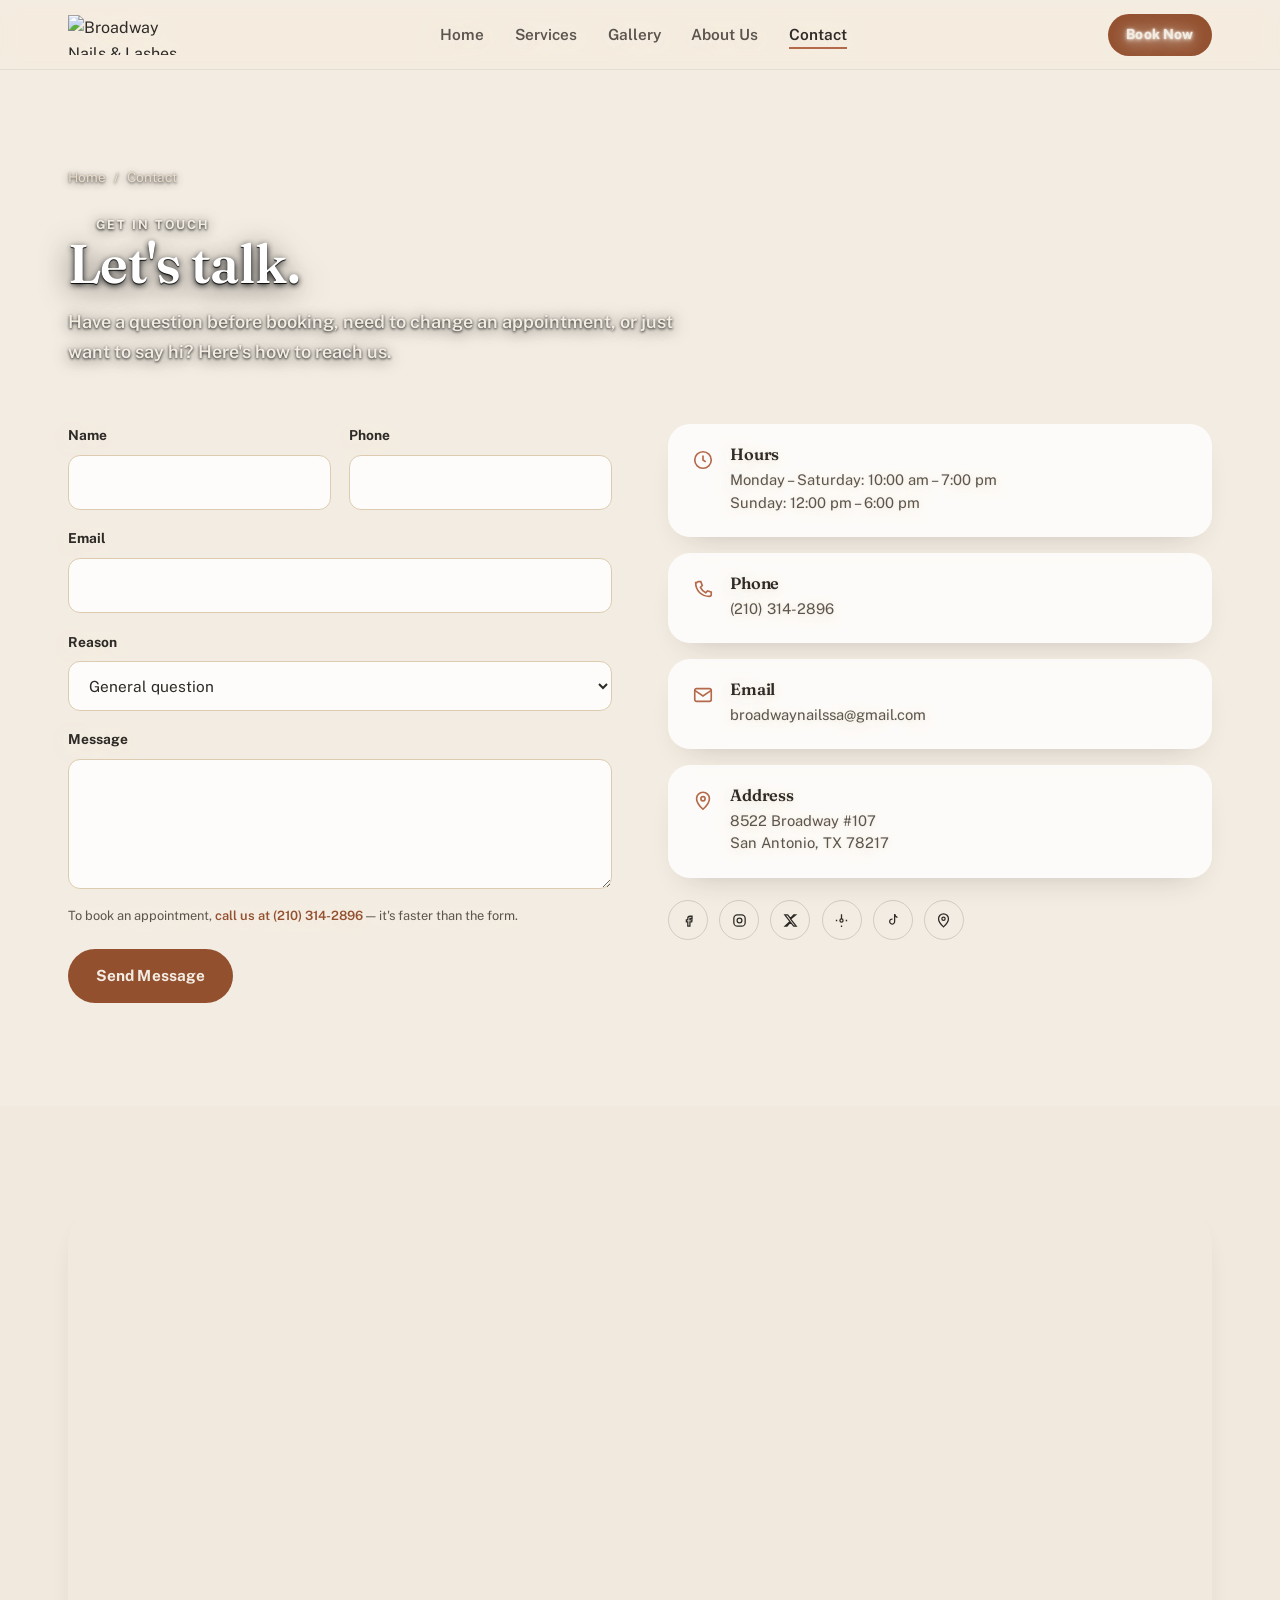
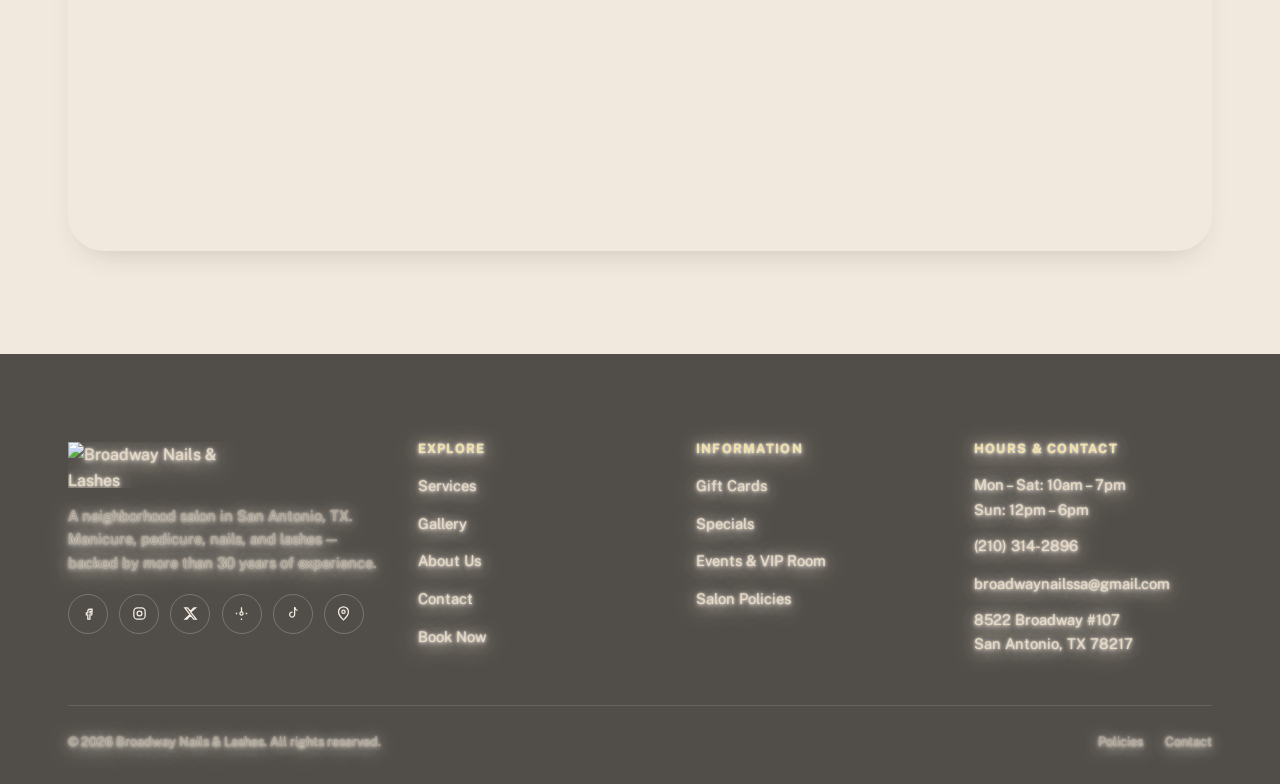
==== contacto.html @ 077be0fe "Add files via upload" ====
<!doctype html>
<html lang="en">
<head>
<meta charset="UTF-8">
<meta name="viewport" content="width=device-width, initial-scale=1">
<title>Contact — Broadway Nails & Lashes</title>
<meta name="description" content="Message us, call us, or visit us at 8522 Broadway #107, San Antonio, TX 78217. Hours, phone, map, and contact form for Broadway Nails & Lashes.">
<link rel="icon" href="favicon.ico" sizes="any">
<link rel="apple-touch-icon" href="assets/img/apple-touch-icon.png">
<link rel="preconnect" href="https://fonts.googleapis.com">
<link rel="preconnect" href="https://fonts.gstatic.com" crossorigin>
<link rel="stylesheet" href="https://fonts.googleapis.com/css2?family=Fraunces:ital,wght@0,400;0,500;0,600;0,700;1,400;1,500;1,600&family=Public+Sans:wght@400;500;600;700&display=swap">
<link rel="stylesheet" href="styles.css?v=20260830a">
<link rel="canonical" href="https://broadwaynailsandlashes.com/contacto.html">
<meta name="keywords" content="nail salon San Antonio contact, Broadway Nails and Lashes phone number, nail salon 78217 address">
<meta name="robots" content="index, follow, max-image-preview:large">
<meta name="theme-color" content="#B4694A">
<meta name="author" content="Broadway Nails & Lashes">

<!-- Open Graph -->
<meta property="og:type" content="website">
<meta property="og:site_name" content="Broadway Nails &amp; Lashes">
<meta property="og:title" content="Contact — Broadway Nails & Lashes">
<meta property="og:description" content="Message us, call us, or visit us at 8522 Broadway #107, San Antonio, TX 78217. Hours, phone, map, and contact form for Broadway Nails & Lashes.">
<meta property="og:url" content="https://broadwaynailsandlashes.com/contacto.html">
<meta property="og:image" content="https://broadwaynailsandlashes.com/assets/img/reception-desk.webp">
<meta property="og:image:width" content="1200">
<meta property="og:image:alt" content="Broadway Nails &amp; Lashes — San Antonio, TX">
<meta property="og:locale" content="en_US">

<!-- Twitter Card -->
<meta name="twitter:card" content="summary_large_image">
<meta name="twitter:title" content="Contact — Broadway Nails & Lashes">
<meta name="twitter:description" content="Message us, call us, or visit us at 8522 Broadway #107, San Antonio, TX 78217. Hours, phone, map, and contact form for Broadway Nails & Lashes.">
<meta name="twitter:image" content="https://broadwaynailsandlashes.com/assets/img/reception-desk.webp">
<meta name="twitter:site" content="@broadwaynailssa">

<!-- Google Search Console verification — replace with your real code from search.google.com/search-console -->
<!-- <meta name="google-site-verification" content="REPLACE_WITH_YOUR_GSC_CODE"> -->

<!-- Google Analytics (GA4) — replace G-XXXXXXXXXX with your real Measurement ID -->
<!--
<script async src="https://www.googletagmanager.com/gtag/js?id=G-XXXXXXXXXX"></script>
<script>
  window.dataLayer = window.dataLayer || [];
  function gtag(){dataLayer.push(arguments);}
  gtag('js', new Date());
  gtag('config', 'G-XXXXXXXXXX');
</script>
-->

<script type="application/ld+json">
{
  "@context": "https://schema.org",
  "@type": "NailSalon",
  "@id": "https://broadwaynailsandlashes.com/#business",
  "name": "Broadway Nails & Lashes",
  "alternateName": "Broadway Nails and Lashes",
  "description": "Family-run nail salon in San Antonio, TX offering manicure, pedicure, nail extensions, lash & brow services, waxing, and hair styling. Founded by Linda, with more than 30 years of experience. Winner of BNS Best in Business \u2014 Nail Salon, North San Antonio, 2024 & 2025.",
  "image": [
    "https://broadwaynailsandlashes.com/assets/img/hero-salon-wide.webp",
    "https://broadwaynailsandlashes.com/assets/img/interior-salon-warm.webp"
  ],
  "logo": "https://broadwaynailsandlashes.com/assets/img/logo-full.webp",
  "url": "https://broadwaynailsandlashes.com/",
  "telephone": "+1-210-314-2896",
  "email": "broadwaynailssa@gmail.com",
  "priceRange": "$$",
  "currenciesAccepted": "USD",
  "paymentAccepted": "Cash, Credit Card, Debit Card",
  "address": {
    "@type": "PostalAddress",
    "streetAddress": "8522 Broadway #107",
    "addressLocality": "San Antonio",
    "addressRegion": "TX",
    "postalCode": "78217",
    "addressCountry": "US"
  },
  "geo": {
    "@type": "GeoCoordinates",
    "latitude": 29.5178,
    "longitude": -98.4624
  },
  "hasMap": "https://www.google.com/maps/place/Broadway+Nails+%26+Lashes/@29.5178036,-98.4625501,15z/data=!4m6!3m5!1s0x865cf52f52014299:0xa1b88b4aef656ddc!8m2!3d29.5178036!4d-98.4625501!16s%2Fg%2F11f765j8qv?entry=ttu",
  "openingHoursSpecification": [
    {
      "@type": "OpeningHoursSpecification",
      "dayOfWeek": ["Monday", "Tuesday", "Wednesday", "Thursday", "Friday", "Saturday"],
      "opens": "10:00",
      "closes": "19:00"
    },
    {
      "@type": "OpeningHoursSpecification",
      "dayOfWeek": ["Sunday"],
      "opens": "12:00",
      "closes": "18:00"
    }
  ],
  "sameAs": [
    "https://www.facebook.com/BroadwayNailsAndLashes/",
    "https://www.instagram.com/broadwaynailsandlashes/",
    "https://x.com/broadwaynailssa",
    "https://www.yelp.com/biz/broadway-nails-and-lashes-san-antonio-2",
    "https://www.tiktok.com/@broadway.nailslash"
  ],
  "award": "BNS Best in Business \u2014 Nail Salon, North San Antonio, Texas (2024 & 2025)",
  "founder": {
    "@type": "Person",
    "name": "Linda"
  },
  "areaServed": {
    "@type": "City",
    "name": "San Antonio"
  },
  "hasOfferCatalog": {
    "@type": "OfferCatalog",
    "name": "Services",
    "itemListElement": [
      { "@type": "Offer", "itemOffered": { "@type": "Service", "name": "Manicure" }, "priceRange": "$18\u2013$70" },
      { "@type": "Offer", "itemOffered": { "@type": "Service", "name": "Pedicure" }, "priceRange": "$30\u2013$120" },
      { "@type": "Offer", "itemOffered": { "@type": "Service", "name": "Nail Extensions (Acrylic, Dip, GelX, Builder Gel)" }, "priceRange": "$48\u2013$85" },
      { "@type": "Offer", "itemOffered": { "@type": "Service", "name": "Eyelash Extensions" }, "priceRange": "$65\u2013$160" },
      { "@type": "Offer", "itemOffered": { "@type": "Service", "name": "Brows & Waxing" }, "priceRange": "$8\u2013$110" },
      { "@type": "Offer", "itemOffered": { "@type": "Service", "name": "Hair Styling" }, "priceRange": "$40+" }
    ]
  }
}
</script>
<script type="application/ld+json">
{
  "@context": "https://schema.org",
  "@type": "BreadcrumbList",
  "itemListElement": [
    {
      "@type": "ListItem",
      "position": 1,
      "name": "Home",
      "item": "https://broadwaynailsandlashes.com/"
    },
    {
      "@type": "ListItem",
      "position": 2,
      "name": "Contact",
      "item": "https://broadwaynailsandlashes.com/contacto.html"
    }
  ]
}
</script>
</head>
<body>
<a class="skip-link" href="#contenido">Skip to content</a>

<div class="site-video-bg" aria-hidden="true">
  <video autoplay muted loop playsinline webkit-playsinline preload="auto">
    <source src="assets/video/hero-bg-nail-art.mp4" type="video/mp4">
  </video>
</div>

<header class="site-header">
  <div class="container header-inner">
    <a class="brand" href="index.html" aria-label="Broadway Nails & Lashes — home">
      <img src="assets/img/logo-header.webp" alt="Broadway Nails & Lashes" width="220" height="79">
    </a>
    <nav class="main-nav" aria-label="Main navigation">
      <ul>
        <li><a href="index.html">Home</a></li>
        <li><a href="servicios.html">Services</a></li>
        <li><a href="galeria.html">Gallery</a></li>
        <li><a href="nosotros.html">About Us</a></li>
        <li><a href="contacto.html" aria-current="page">Contact</a></li>
      </ul>
    </nav>
    <div class="header-cta">
      <a class="btn btn-primary btn-sm" href="https://www.fresha.com/a/broadway-nails-and-lashes-san-antonio-8522-broadway-qn6suuja/all-offer?menu=true&amp;pId=954452" target="_blank" rel="noopener">
        <span class="full">Book Now</span><span class="short">Book</span>
      </a>
      <button class="nav-toggle" aria-label="Open menu" aria-expanded="false">
        <svg viewBox="0 0 24 24" fill="none" stroke="currentColor" stroke-width="1.8"><path d="M3 6h18M3 12h18M3 18h18"/></svg>
      </button>
    </div>
  </div>
</header>

<div class="mobile-nav">
  <nav aria-label="Mobile navigation">
    <ul>
      <li><a href="index.html">Home</a></li>
      <li><a href="servicios.html">Services</a></li>
      <li><a href="galeria.html">Gallery</a></li>
      <li><a href="nosotros.html">About Us</a></li>
      <li><a href="contacto.html">Contact</a></li>
    </ul>
    <div class="header-cta">
      <a class="btn btn-primary" href="https://www.fresha.com/a/broadway-nails-and-lashes-san-antonio-8522-broadway-qn6suuja/all-offer?menu=true&amp;pId=954452" target="_blank" rel="noopener">Book Now</a>
    </div>
  </nav>
</div>

<main id="contenido">

  <section class="section" style="padding-top:clamp(3.5rem,8vw,6rem);">
    <div class="container">
      <div class="section-head reveal">
        <div class="breadcrumb"><a href="index.html">Home</a><span>/</span><span>Contact</span></div>
        <span class="eyebrow">Get in Touch</span>
        <h1 class="h1" style="font-size:clamp(2.2rem,4.6vw,3.4rem);">Let's talk.</h1>
        <p class="body-l" style="margin-top:.8rem;">Have a question before booking, need to change an appointment, or just want to say hi? Here's how to reach us.</p>
      </div>

      <div class="split-block reveal" style="align-items:start;">
        <div class="contact-form-wrap">
          <form data-contact-form novalidate action="https://formspree.io/f/xjgndogp" method="POST">
            <input type="hidden" name="_subject" value="New message from broadwaynailsandlashes.com">
            <input type="text" name="_gotcha" style="display:none" tabindex="-1" autocomplete="off">
            <div class="form-grid cols-2">
              <div class="field">
                <label for="nombre">Name</label>
                <input type="text" id="nombre" name="nombre" required autocomplete="name">
              </div>
              <div class="field">
                <label for="telefono">Phone</label>
                <input type="tel" id="telefono" name="telefono" autocomplete="tel">
              </div>
              <div class="field" style="grid-column:1/-1;">
                <label for="email">Email</label>
                <input type="email" id="email" name="email" required autocomplete="email">
              </div>
              <div class="field" style="grid-column:1/-1;">
                <label for="motivo">Reason</label>
                <select id="motivo" name="motivo">
                  <option>General question</option>
                  <option>Change / cancel appointment</option>
                  <option>Gift card</option>
                  <option>Private event / VIP Room</option>
                  <option>Other</option>
                </select>
              </div>
              <div class="field" style="grid-column:1/-1;">
                <label for="mensaje">Message</label>
                <textarea id="mensaje" name="mensaje" required></textarea>
              </div>
            </div>
            <p class="field-note" style="margin-top:1rem;">To book an appointment, <a href="tel:+12103142896" style="color:var(--terracota-dark); font-weight:600;">call us at (210) 314-2896</a> — it's faster than the form.</p>
            <button type="submit" class="btn btn-primary" style="margin-top:1.4rem;">Send Message</button>
            <div class="form-status" role="status" aria-live="polite"></div>
          </form>
          <div class="form-success" hidden>
            <div class="form-success__icon" aria-hidden="true">
              <svg viewBox="0 0 24 24" fill="none" stroke="currentColor" stroke-width="2"><path d="M20 6L9 17l-5-5"/></svg>
            </div>
            <h3>Message sent</h3>
            <p>Thanks for reaching out — we'll get back to you soon.</p>
          </div>
        </div>

        <div style="display:flex; flex-direction:column; gap:1rem;">
          <div class="info-card">
            <svg viewBox="0 0 24 24" fill="none" stroke="currentColor" stroke-width="1.8"><circle cx="12" cy="12" r="9"/><path d="M12 7v5l3 2"/></svg>
            <div>
              <h3>Hours</h3>
              <p>Monday – Saturday: 10:00 am – 7:00 pm<br>Sunday: 12:00 pm – 6:00 pm</p>
            </div>
          </div>
          <div class="info-card">
            <svg viewBox="0 0 24 24" fill="none" stroke="currentColor" stroke-width="1.8"><path d="M4 5c0 8.8 6.2 15 15 15 1.1 0 2-.9 2-2v-2.6l-4-1.4-2 2c-2.6-1.2-4.6-3.2-5.8-5.8l2-2L9.6 4H7C5.9 4 5 4.9 5 5c0 0-1 0-1 0z"/></svg>
            <div>
              <h3>Phone</h3>
              <p><a href="tel:+12103142896">(210) 314-2896</a></p>
            </div>
          </div>
          <div class="info-card">
            <svg viewBox="0 0 24 24" fill="none" stroke="currentColor" stroke-width="1.8"><rect x="3" y="5" width="18" height="14" rx="2"/><path d="M3 7l9 6 9-6"/></svg>
            <div>
              <h3>Email</h3>
              <p><a href="mailto:broadwaynailssa@gmail.com">broadwaynailssa@gmail.com</a></p>
            </div>
          </div>
          <div class="info-card">
            <svg viewBox="0 0 24 24" fill="none" stroke="currentColor" stroke-width="1.8"><path d="M12 21s7-6.3 7-11.5A7 7 0 105 9.5C5 14.7 12 21 12 21z"/><circle cx="12" cy="9.5" r="2.3"/></svg>
            <div>
              <h3>Address</h3>
              <p>8522 Broadway #107<br>San Antonio, TX 78217</p>
            </div>
          </div>
          <div class="social-row" style="margin-top:.4rem;">
            <a href="https://www.facebook.com/BroadwayNailsAndLashes/" target="_blank" rel="noopener" aria-label="Facebook"><svg viewBox="0 0 24 24" fill="none" stroke="currentColor" stroke-width="1.8"><path d="M14 9h3V6h-3c-1.7 0-3 1.3-3 3v2H9v3h2v6h3v-6h2.5l.5-3H14V9z"/></svg></a>
            <a href="https://www.instagram.com/broadwaynailsandlashes/" target="_blank" rel="noopener" aria-label="Instagram"><svg viewBox="0 0 24 24" fill="none" stroke="currentColor" stroke-width="1.8"><rect x="4" y="4" width="16" height="16" rx="5"/><circle cx="12" cy="12" r="3.4"/></svg></a>
            <a href="https://x.com/broadwaynailssa" target="_blank" rel="noopener" aria-label="Twitter / X"><svg viewBox="0 0 24 24" fill="none" stroke="currentColor" stroke-width="1.8"><path d="M4 4l7.4 9.5L4.4 20H7l5-5.6L16.5 20H20l-7.8-10L19.2 4H16.6l-4.6 5.1L8 4H4z"/></svg></a>
            <a href="https://www.yelp.com/biz/broadway-nails-and-lashes-san-antonio-2" target="_blank" rel="noopener" aria-label="Yelp"><svg viewBox="0 0 24 24" fill="none" stroke="currentColor" stroke-width="1.8"><circle cx="12" cy="12" r="2.2"/><path d="M12 3v7M12 21v-2M6 12H4M20 12h-2"/></svg></a>
            <a href="https://www.tiktok.com/@broadway.nailslash" target="_blank" rel="noopener" aria-label="TikTok"><svg viewBox="0 0 24 24" fill="none" stroke="currentColor" stroke-width="1.8"><path d="M15 3v10.5a3.5 3.5 0 11-3-3.46"/><path d="M15 3c.3 2.4 2 4.2 4 4.5"/></svg></a>
            <a href="https://www.google.com/maps/place/Broadway+Nails+%26+Lashes/@29.5178036,-98.4625501,15z/data=!4m6!3m5!1s0x865cf52f52014299:0xa1b88b4aef656ddc!8m2!3d29.5178036!4d-98.4625501!16s%2Fg%2F11f765j8qv?entry=ttu" target="_blank" rel="noopener" aria-label="Google Maps"><svg viewBox="0 0 24 24" fill="none" stroke="currentColor" stroke-width="1.8"><path d="M12 21s7-6.3 7-11.5A7 7 0 105 9.5C5 14.7 12 21 12 21z"/><circle cx="12" cy="9.5" r="2.3"/></svg></a>
          </div>
        </div>
      </div>
    </div>
  </section>

  <section class="section section--alt">
    <div class="container reveal">
      <div class="map-embed">
        <iframe src="https://www.google.com/maps?q=8522+Broadway+%23107,+San+Antonio,+TX+78217&output=embed" title="Map showing the location of Broadway Nails &amp; Lashes" loading="lazy" referrerpolicy="no-referrer-when-downgrade"></iframe>
      </div>
    </div>
  </section>

</main>

<footer class="site-footer">
  <div class="container">
    <div class="footer-top">
      <div class="footer-brand">
        <img src="assets/img/logo-full-cream.webp" alt="Broadway Nails & Lashes" width="200" height="93">
        <p>A neighborhood salon in San Antonio, TX. Manicure, pedicure, nails, and lashes — backed by more than 30 years of experience.</p>
        <div class="social-row social-row--dark" style="margin-top:1.2rem;">
          <a href="https://www.facebook.com/BroadwayNailsAndLashes/" target="_blank" rel="noopener" aria-label="Facebook"><svg viewBox="0 0 24 24" fill="none" stroke="currentColor" stroke-width="1.8"><path d="M14 9h3V6h-3c-1.7 0-3 1.3-3 3v2H9v3h2v6h3v-6h2.5l.5-3H14V9z"/></svg></a>
          <a href="https://www.instagram.com/broadwaynailsandlashes/" target="_blank" rel="noopener" aria-label="Instagram"><svg viewBox="0 0 24 24" fill="none" stroke="currentColor" stroke-width="1.8"><rect x="4" y="4" width="16" height="16" rx="5"/><circle cx="12" cy="12" r="3.4"/></svg></a>
          <a href="https://x.com/broadwaynailssa" target="_blank" rel="noopener" aria-label="Twitter / X"><svg viewBox="0 0 24 24" fill="none" stroke="currentColor" stroke-width="1.8"><path d="M4 4l7.4 9.5L4.4 20H7l5-5.6L16.5 20H20l-7.8-10L19.2 4H16.6l-4.6 5.1L8 4H4z"/></svg></a>
          <a href="https://www.yelp.com/biz/broadway-nails-and-lashes-san-antonio-2" target="_blank" rel="noopener" aria-label="Yelp"><svg viewBox="0 0 24 24" fill="none" stroke="currentColor" stroke-width="1.8"><circle cx="12" cy="12" r="2.2"/><path d="M12 3v7M12 21v-2M6 12H4M20 12h-2"/></svg></a>
          <a href="https://www.tiktok.com/@broadway.nailslash" target="_blank" rel="noopener" aria-label="TikTok"><svg viewBox="0 0 24 24" fill="none" stroke="currentColor" stroke-width="1.8"><path d="M15 3v10.5a3.5 3.5 0 11-3-3.46"/><path d="M15 3c.3 2.4 2 4.2 4 4.5"/></svg></a>
          <a href="https://www.google.com/maps/place/Broadway+Nails+%26+Lashes/@29.5178036,-98.4625501,15z/data=!4m6!3m5!1s0x865cf52f52014299:0xa1b88b4aef656ddc!8m2!3d29.5178036!4d-98.4625501!16s%2Fg%2F11f765j8qv?entry=ttu" target="_blank" rel="noopener" aria-label="Google Maps"><svg viewBox="0 0 24 24" fill="none" stroke="currentColor" stroke-width="1.8"><path d="M12 21s7-6.3 7-11.5A7 7 0 105 9.5C5 14.7 12 21 12 21z"/><circle cx="12" cy="9.5" r="2.3"/></svg></a>
        </div>
      </div>
      <div class="footer-col">
        <h4>Explore</h4>
        <ul>
          <li><a href="servicios.html">Services</a></li>
          <li><a href="galeria.html">Gallery</a></li>
          <li><a href="nosotros.html">About Us</a></li>
          <li><a href="contacto.html">Contact</a></li>
          <li><a href="https://www.fresha.com/a/broadway-nails-and-lashes-san-antonio-8522-broadway-qn6suuja/all-offer?menu=true&amp;pId=954452" target="_blank" rel="noopener">Book Now</a></li>
        </ul>
      </div>
      <div class="footer-col">
        <h4>Information</h4>
        <ul>
          <li><a href="gift-card.html">Gift Cards</a></li>
          <li><a href="specials.html">Specials</a></li>
          <li><a href="events.html">Events &amp; VIP Room</a></li>
          <li><a href="policies.html">Salon Policies</a></li>
        </ul>
      </div>
      <div class="footer-col">
        <h4>Hours &amp; Contact</h4>
        <ul>
          <li><p>Mon – Sat: 10am – 7pm<br>Sun: 12pm – 6pm</p></li>
          <li><a href="tel:+12103142896">(210) 314-2896</a></li>
          <li><a href="mailto:broadwaynailssa@gmail.com">broadwaynailssa@gmail.com</a></li>
          <li><p>8522 Broadway #107<br>San Antonio, TX 78217</p></li>
        </ul>
      </div>
    </div>
    <div class="footer-bottom">
      <p>© 2026 Broadway Nails &amp; Lashes. All rights reserved.</p>
      <div class="footer-bottom-links">
        <a href="policies.html">Policies</a>
        <a href="contacto.html">Contact</a>
      </div>
    </div>
  </div>
</footer>

<script defer src="lib/manifest.js"></script>
<script defer src="main.js?v=20260830a"></script>
</body>
</html>
---- styles.css ----
/* =============================================================
   BROADWAY NAILS & LASHES — Sistema de diseño
   Concepto: "tu pausa, en Broadway" — barrio, cálido, familiar.
   Paleta: Terracota / Crema / Salvia / Carbón / Oro (exclusivo premio)
   ============================================================= */

/* =============================================================
   1. Tokens
   ============================================================= */
:root {
  /* --- Color de marca (del brief, no negociable) --- */
  --terracota:       #B4694A;
  --terracota-dark:  #93502F;
  --terracota-deep:  #7C4225; /* fondos sólidos con texto crema — cumple WCAG AA 4.5:1 */
  --terracota-light: #E3B49F;
  --terracota-wash:  #F5E4DA;

  --crema:      #F3ECE2;
  --crema-dark: #E7D9C4;
  --crema-deep: #DCCBAF;

  --salvia:       #7A8B6F;
  --salvia-dark:  #5B6A52;
  --salvia-light: #CBD5C0;
  --salvia-wash:  #E8ECE2;

  --carbon:      #2E2A26;
  --carbon-soft: #5B554D;
  --carbon-faint:#A89F90; /* ajustado para 4.5:1 sobre --carbon (WCAG AA) */

  --oro:       #C9A227;  /* EXCLUSIVO: badge premio 2024/2025 */
  --oro-light: #F1E1A6;
  --oro-deep:  #8C6E16;

  --white: #FFFFFF;

  /* --- Semántica --- */
  --bg:          var(--crema);
  --bg-alt:      var(--crema-dark);
  --text:        var(--carbon);
  --text-soft:   var(--carbon-soft);
  --accent:      var(--terracota);
  --accent-2:    var(--salvia);

  /* --- Tipografía --- */
  --display: "Fraunces", "Iowan Old Style", Georgia, serif;
  --sans: "Public Sans", -apple-system, BlinkMacSystemFont, "Segoe UI", sans-serif;

  /* --- Forma --- */
  --radius-s: 12px;
  --radius-m: 22px;
  --radius-l: 36px;
  --radius-pill: 999px;

  /* --- Sombra --- */
  --shadow-soft: 0 24px 60px -34px rgba(46, 42, 38, .38);
  --shadow-card: 0 14px 32px -20px rgba(46, 42, 38, .30);
  --shadow-lift: 0 30px 70px -28px rgba(147, 80, 47, .35);

  /* --- Ritmo --- */
  --gutter: clamp(1.25rem, 4vw, 3rem);
  --section-pad: clamp(3.5rem, 8vw, 7.5rem);
  --container: 1240px;
  --container-narrow: 800px;

  /* --- Movimiento --- */
  --ease-out:  cubic-bezier(0.16, 1, 0.3, 1);
  --ease-soft: cubic-bezier(0.25, 0.46, 0.45, 0.94);
  --dur: .5s;
}

/* =============================================================
   2. Reset & base
   ============================================================= */
*, *::before, *::after { box-sizing: border-box; margin: 0; }
html {
  -webkit-text-size-adjust: 100%;
  tab-size: 2;
  overflow-x: clip;
  scroll-behavior: smooth;
  scroll-padding-top: 96px;
}
@media (prefers-reduced-motion: reduce) { html { scroll-behavior: auto; } }

body {
  background: var(--bg);
  color: var(--text);
  font-family: var(--sans);
  font-size: 16px;
  line-height: 1.65;
  -webkit-font-smoothing: antialiased;
  text-rendering: optimizeLegibility;
  overflow-x: clip;
  overscroll-behavior-y: none;
  /* Halo claro para que el texto siga leyéndose bien sobre el video de fondo,
     sin necesitar un velo pesado que le quite nitidez al video. Inofensivo
     sobre tarjetas/botones opacos — ahí es casi imperceptible. */
  text-shadow: 0 0 2px rgba(243,236,226,1), 0 1px 4px rgba(243,236,226,.98), 0 2px 14px rgba(243,236,226,.95), 0 4px 32px rgba(243,236,226,.9);
}

img, svg, video { display: block; max-width: 100%; }
img { height: auto; }
button { font: inherit; color: inherit; cursor: pointer; border: 0; background: none; }
a { color: inherit; text-decoration: none; }
ul, ol { list-style: none; padding: 0; }
p { text-wrap: pretty; }
h1, h2, h3, h4 { text-wrap: balance; line-height: 1.08; font-family: var(--display); font-weight: 600; color: var(--carbon); letter-spacing: -0.01em; }
input, textarea, select { font: inherit; color: inherit; }

::selection { background: var(--terracota-light); color: var(--carbon); }

:focus-visible {
  outline: 2px solid var(--terracota);
  outline-offset: 3px;
  border-radius: 4px;
}

/* =============================================================
   3. Utilidades
   ============================================================= */
.skip-link {
  position: fixed; top: -100px; left: 1rem;
  padding: .7rem 1.2rem; background: var(--carbon); color: var(--crema);
  z-index: 9999; border-radius: var(--radius-s); font-weight: 600;
  transition: top .3s var(--ease-out);
}
.skip-link:focus { top: 1rem; }

/* Fondo de video fijo para todo el sitio: queda detrás de cada página mientras
   el contenido se desplaza encima (las secciones sin fondo propio lo dejan ver). */
.site-video-bg {
  position: fixed; inset: 0; z-index: -1;
  overflow: hidden; background: var(--crema); pointer-events: none;
}
.site-video-bg video { width: 100%; height: 100%; object-fit: cover; object-position: center 42%; }
.site-video-bg::before {
  content: ""; position: absolute; inset: 0;
  background: linear-gradient(to bottom, rgba(243,236,226,.3), rgba(243,236,226,.12) 30%, rgba(243,236,226,.16) 70%, rgba(243,236,226,.34));
}
@media (prefers-reduced-motion: reduce) {
  .site-video-bg video { display: none; }
  .site-video-bg { background: var(--crema); }
}

.container { width: 100%; max-width: var(--container); margin-inline: auto; padding-inline: var(--gutter); }
.container-narrow { width: 100%; max-width: var(--container-narrow); margin-inline: auto; padding-inline: var(--gutter); }

.sr-only {
  position: absolute; width: 1px; height: 1px; padding: 0; margin: -1px;
  overflow: hidden; clip: rect(0,0,0,0); white-space: nowrap; border: 0;
}

.eyebrow {
  display: inline-flex; align-items: center; gap: .5em;
  font-family: var(--sans); font-weight: 700; font-size: .78rem;
  letter-spacing: .16em; text-transform: uppercase; color: var(--terracota-dark);
}
.eyebrow::before {
  content: ""; width: 22px; height: 1.5px; background: currentColor; border-radius: 2px;
}

.section { padding-block: var(--section-pad); position: relative; }
.section--alt { background: rgba(231,217,196,.16); }
.section--carbon { background: rgba(46,42,38,.82); backdrop-filter: blur(10px); -webkit-backdrop-filter: blur(10px); color: var(--crema); }
.section--carbon h1, .section--carbon h2, .section--carbon h3 { color: var(--crema); }
.section--terracota { background: rgba(147,80,47,.8); backdrop-filter: blur(10px); -webkit-backdrop-filter: blur(10px); color: var(--crema); }
.section--terracota h1, .section--terracota h2, .section--terracota h3 { color: var(--crema); }

.section-head { max-width: 640px; margin-bottom: clamp(2rem, 5vw, 3.5rem); }
.section-head--center { max-width: 640px; margin-inline: auto; text-align: center; }
/* Texto que se apoya directo sobre el video: blanco/crema con sombra oscura,
   para que se despegue tanto en las partes claras como oscuras del video. */
.section-head .eyebrow, .section-head--center .eyebrow {
  color: var(--crema); text-shadow: 0 1px 3px rgba(0,0,0,.9), 0 2px 14px rgba(0,0,0,.75);
}
.section-head h1, .section-head h2, .section-head h3, .section-head h4,
.section-head--center h1, .section-head--center h2, .section-head--center h3, .section-head--center h4 {
  color: var(--white); text-shadow: 0 2px 6px rgba(0,0,0,.9), 0 6px 30px rgba(0,0,0,.75), 0 1px 1px rgba(0,0,0,.95);
}
.section-head p, .section-head--center p {
  color: var(--crema); text-shadow: 0 1px 3px rgba(0,0,0,.9), 0 2px 16px rgba(0,0,0,.75);
}

/* =============================================================
   4. Tipografía
   ============================================================= */
.h1 { font-size: clamp(2.6rem, 5.4vw, 4.6rem); }
.h2 { font-size: clamp(2rem, 4vw, 3.1rem); }
.h3 { font-size: clamp(1.4rem, 2.4vw, 1.9rem); }
.lede {
  font-family: var(--display); font-weight: 500; font-style: italic;
  font-size: clamp(1.15rem, 2vw, 1.5rem); color: var(--carbon); line-height: 1.5;
}
.body-l { font-size: 1.125rem; line-height: 1.7; color: var(--carbon); font-weight: 600; }

/* =============================================================
   5. Componentes
   ============================================================= */

/* --- Botones --- */
.btn {
  display: inline-flex; align-items: center; justify-content: center; gap: .55em;
  padding: .95em 1.8em; border-radius: var(--radius-pill);
  font-weight: 700; font-size: .96rem; letter-spacing: .01em;
  transition: transform .35s var(--ease-out), box-shadow .35s var(--ease-out), background-color .35s var(--ease-out), color .35s var(--ease-out);
  white-space: nowrap;
}
.btn-primary {
  background: var(--terracota-dark); color: var(--crema);
  box-shadow: var(--shadow-lift);
}
.btn-primary:hover { background: var(--terracota-deep); transform: translateY(-2px); }
.btn-secondary {
  background: transparent; color: var(--carbon);
  border: 1.5px solid var(--carbon);
}
.btn-secondary:hover { background: var(--carbon); color: var(--crema); transform: translateY(-2px); }
.btn-on-dark { border-color: var(--crema); color: var(--crema); }
.btn-on-dark:hover { background: var(--crema); color: var(--carbon); }
.btn-ghost { color: var(--terracota-dark); font-weight: 700; }
.btn-ghost::after { content: "→"; margin-left: .5em; display: inline-block; transition: transform .35s var(--ease-out); }
.btn-ghost:hover::after { transform: translateX(4px); }
.btn-sm { padding: .7em 1.3em; font-size: .86rem; }

/* --- Header / Nav --- */
.site-header {
  position: sticky; top: 0; z-index: 100;
  background: rgba(243, 236, 226, .38);
  backdrop-filter: blur(10px) saturate(140%);
  -webkit-backdrop-filter: blur(10px) saturate(140%);
  border-bottom: 1px solid rgba(46,42,38,.08);
  transition: box-shadow .4s var(--ease-out);
}
.site-header.is-scrolled { box-shadow: 0 10px 30px -22px rgba(46,42,38,.4); }
.header-inner {
  display: flex; align-items: center; justify-content: space-between;
  gap: 1.5rem; padding-block: .85rem;
}
.brand { display: flex; align-items: center; }
.brand img { height: 40px; width: auto; }
.brand-tagline { display: none; }

.main-nav { display: none; }
.main-nav ul { display: flex; align-items: center; gap: clamp(1.2rem, 2.4vw, 2.2rem); }
.main-nav a {
  font-weight: 600; font-size: .96rem; color: var(--carbon-soft);
  position: relative; padding-block: .3rem;
  transition: color .3s var(--ease-out);
}
.main-nav a::after {
  content: ""; position: absolute; left: 0; right: 0; bottom: -2px; height: 2px;
  background: var(--terracota); transform: scaleX(0); transform-origin: right;
  transition: transform .35s var(--ease-out);
}
.main-nav a:hover, .main-nav a[aria-current="page"] { color: var(--carbon); }
.main-nav a:hover::after, .main-nav a[aria-current="page"]::after { transform: scaleX(1); transform-origin: left; }

.header-cta { display: flex; align-items: center; gap: .6rem; }
.header-cta .btn { padding-inline: 1.35em; }
.header-cta .btn span.full { display: none; }

.nav-toggle {
  display: inline-flex; align-items: center; justify-content: center;
  width: 42px; height: 42px; border-radius: var(--radius-pill);
  border: 1.5px solid rgba(46,42,38,.18);
}
.nav-toggle svg { width: 20px; height: 20px; }

.mobile-nav {
  display: none; position: fixed; inset: 0; z-index: 99;
  background: var(--crema); padding: 6.5rem 1.5rem 2rem;
  overflow-y: auto;
}
.mobile-nav.is-open { display: block; }
.mobile-nav ul { display: flex; flex-direction: column; gap: 0; }
.mobile-nav a {
  display: block; padding: 1.1rem 0; font-family: var(--display); font-size: 1.6rem;
  font-weight: 600; border-bottom: 1px solid rgba(46,42,38,.1);
}
.mobile-nav .header-cta { margin-top: 2rem; }
.mobile-nav .header-cta .btn { width: 100%; }

/* --- Badge de premio (Oro exclusivo) --- */
.award-strip {
  background: var(--carbon); color: var(--crema-dark);
  font-size: .82rem; letter-spacing: .04em;
}
.award-strip .container { display: flex; align-items: center; justify-content: center; gap: .6rem; padding-block: .55rem; text-align: center; }
.award-strip strong { color: var(--oro-light); font-weight: 700; }

.badge-award {
  display: inline-flex; align-items: center; gap: .7rem;
  padding: .6rem 1.1rem .6rem .7rem;
  background: var(--crema);
  border: 1.5px solid var(--oro);
  border-radius: var(--radius-pill);
  box-shadow: var(--shadow-card);
}
.badge-award .badge-icon {
  display: inline-flex; align-items: center; justify-content: center;
  width: 34px; height: 34px; border-radius: 50%;
  background: var(--oro); color: var(--carbon); flex-shrink: 0;
}
.badge-award .badge-icon svg { width: 18px; height: 18px; }
.badge-award-text { display: flex; flex-direction: column; line-height: 1.2; }
.badge-award-text strong { font-family: var(--display); font-size: .95rem; font-weight: 700; color: var(--carbon); }
.badge-award-text span { font-size: .74rem; color: var(--text-soft); letter-spacing: .02em; }

.badge-award--lg { padding: 1rem 1.6rem 1rem 1rem; gap: 1rem; }
.badge-award--lg .badge-icon { width: 56px; height: 56px; }
.badge-award--lg .badge-icon svg { width: 28px; height: 28px; }
.badge-award--lg .badge-award-text strong { font-size: 1.2rem; }
.badge-award--lg .badge-award-text span { font-size: .84rem; }

/* --- Insignias reales (BNS Best in Business) --- */
.badge-icon--photo { background: none; }
.badge-icon--photo img { width: 100%; height: 100%; border-radius: 50%; object-fit: cover; }

.award-badges { display: flex; align-items: center; justify-content: center; gap: clamp(1.4rem, 4vw, 2.4rem); flex-wrap: wrap; }
.award-badges img {
  width: 140px; height: 140px; cursor: pointer;
  filter: drop-shadow(0 12px 22px rgba(46,42,38,.28));
  transition: transform .45s var(--ease-out), filter .45s var(--ease-out);
}
.award-badges img:hover, .award-badges img:focus-visible {
  transform: scale(1.18) translateY(-4px);
  filter: drop-shadow(0 22px 34px rgba(46,42,38,.38));
}
@media (min-width: 540px) { .award-badges img { width: 170px; height: 170px; } }
@media (min-width: 960px) { .award-badges img { width: 200px; height: 200px; } }

.award-proof { display: flex; align-items: center; justify-content: center; gap: 2rem; flex-wrap: wrap; }
.award-proof__plaque {
  width: 190px; border-radius: var(--radius-s); box-shadow: var(--shadow-card); cursor: pointer;
  transition: transform .45s var(--ease-out), box-shadow .45s var(--ease-out);
}
.award-proof__plaque:hover, .award-proof__plaque:focus-visible {
  transform: scale(1.1) translateY(-4px);
  box-shadow: var(--shadow-soft);
}
@media (min-width: 720px) { .award-proof__plaque { width: 250px; } }

/* --- Tarjeta genérica --- */
.card {
  background: rgba(255,255,255,.78); backdrop-filter: blur(10px); -webkit-backdrop-filter: blur(10px);
  border-radius: var(--radius-m);
  box-shadow: var(--shadow-card);
  overflow: hidden;
  transition: transform .45s var(--ease-out), box-shadow .45s var(--ease-out);
}
.card:hover { transform: translateY(-6px); box-shadow: var(--shadow-soft); }

/* --- Servicio card --- */
.service-card {
  display: flex; flex-direction: column; height: 100%;
  background: rgba(255,255,255,.78); backdrop-filter: blur(10px); -webkit-backdrop-filter: blur(10px);
  border-radius: var(--radius-m);
  overflow: hidden; box-shadow: var(--shadow-card);
  transition: transform .45s var(--ease-out), box-shadow .45s var(--ease-out);
}
.service-card:hover { transform: translateY(-6px); box-shadow: var(--shadow-soft); }
.service-card__media { aspect-ratio: 4/3; overflow: hidden; background: var(--salvia-wash); }
.service-card__media img { width: 100%; height: 100%; object-fit: cover; transition: transform .8s var(--ease-out); }
.service-card:hover .service-card__media img { transform: scale(1.06); }
.service-card__media--icon { display: flex; align-items: center; justify-content: center; }
.service-card__media--icon svg { width: 44%; height: 44%; color: var(--salvia-dark); }
.service-card__body { padding: 1.5rem 1.5rem 1.7rem; display: flex; flex-direction: column; gap: .5rem; flex: 1; }
.service-card__price { font-family: var(--sans); font-weight: 700; color: var(--terracota-dark); font-size: .92rem; margin-top: auto; padding-top: .4rem; }
.service-card__desc { color: var(--text-soft); font-size: .94rem; }

/* --- Cita de Linda (elemento firma recurrente) --- */
.linda-quote {
  display: grid; gap: clamp(1.5rem, 4vw, 3rem);
  align-items: center;
  background: rgba(232,236,226,.72); backdrop-filter: blur(12px); -webkit-backdrop-filter: blur(12px);
  border-radius: var(--radius-l);
  padding: clamp(1.75rem, 4vw, 3.25rem);
  position: relative;
  overflow: hidden;
}
.linda-quote__sprig {
  position: absolute; top: 0; right: 0; width: 160px; height: 160px;
  color: var(--salvia); opacity: .35; transform: translate(20%, -20%);
  pointer-events: none;
}
.linda-quote__media { border-radius: var(--radius-m); overflow: hidden; aspect-ratio: 4/5; }
.linda-quote__media img { width: 100%; height: 100%; object-fit: cover; }
.linda-quote__mark { font-family: var(--display); font-size: 3.2rem; color: var(--terracota); line-height: 1; opacity: .55; }
.linda-quote__text { font-family: var(--display); font-style: italic; font-weight: 500; font-size: clamp(1.25rem, 2.6vw, 1.9rem); color: var(--carbon); line-height: 1.4; }
.linda-quote__attr { margin-top: 1.1rem; display: flex; align-items: center; gap: .7rem; }
.linda-quote__attr strong { font-family: var(--sans); font-weight: 700; font-size: .95rem; }
.linda-quote__attr span { font-size: .84rem; color: var(--text-soft); }
.linda-quote--compact { grid-template-columns: 1fr; padding: clamp(1.5rem, 4vw, 2.25rem); }
.linda-quote--compact .linda-quote__text { font-size: clamp(1.1rem, 2vw, 1.35rem); }

@media (min-width: 720px) {
  .linda-quote { grid-template-columns: 0.8fr 1.2fr; }
}

/* --- Sprig ilustración botánica inline (usada suelta) --- */
.sprig { color: var(--salvia); }

/* --- Marquee (franja de scroll continuo) --- */
.marquee {
  overflow: hidden;
  position: relative;
  -webkit-mask-image: linear-gradient(90deg, transparent, black 6%, black 94%, transparent);
  mask-image: linear-gradient(90deg, transparent, black 6%, black 94%, transparent);
}
.marquee__track {
  display: flex; gap: 1rem; width: max-content;
  animation: marquee-scroll 38s linear infinite;
}
.marquee:hover .marquee__track,
.marquee:focus-within .marquee__track { animation-play-state: paused; }
.marquee__item {
  flex: 0 0 auto; width: 190px; height: 250px;
  border-radius: var(--radius-m); overflow: hidden; box-shadow: var(--shadow-card);
}
.marquee__item img { width: 100%; height: 100%; object-fit: cover; }
@keyframes marquee-scroll {
  from { transform: translateX(0); }
  to { transform: translateX(-50%); }
}
@media (min-width: 720px) {
  .marquee__item { width: 240px; height: 310px; }
}
@media (prefers-reduced-motion: reduce) {
  .marquee__track { animation-play-state: paused; }
}

/* --- Galería --- */
.gallery-grid {
  display: grid; gap: clamp(.6rem, 1.6vw, 1.1rem);
  grid-template-columns: repeat(2, 1fr);
}
.gallery-grid a { display: block; border-radius: var(--radius-m); overflow: hidden; position: relative; box-shadow: var(--shadow-card); }
.gallery-grid img { width: 100%; height: 100%; object-fit: cover; aspect-ratio: 1/1; transition: transform .7s var(--ease-out); }
.gallery-grid a:hover img { transform: scale(1.08); }
.gallery-grid a::after {
  content: ""; position: absolute; inset: 0; background: linear-gradient(180deg, transparent 60%, rgba(46,42,38,.45));
  opacity: 0; transition: opacity .4s var(--ease-out);
}
.gallery-grid a:hover::after { opacity: 1; }
.gallery-grid .tall { grid-row: span 2; }
.gallery-grid .tall img { aspect-ratio: 1/2.15; }

@media (min-width: 720px) {
  .gallery-grid { grid-template-columns: repeat(4, 1fr); }
}

.gallery-grid [hidden] { display: none; }

/* --- Filtro de galería por categoría --- */
.gallery-filter-menu {
  display: grid; grid-template-columns: repeat(2, 1fr); gap: .9rem;
}
@media (min-width: 720px) { .gallery-filter-menu { grid-template-columns: repeat(5, 1fr); gap: 1.1rem; } }

.gallery-filter {
  display: flex; flex-direction: column; align-items: center; gap: .7rem;
  padding: .9rem .7rem 1.1rem; border-radius: var(--radius-m);
  background: rgba(255,255,255,.78); backdrop-filter: blur(10px); -webkit-backdrop-filter: blur(10px);
  box-shadow: var(--shadow-card);
  border: 2px solid transparent;
  transition: transform .35s var(--ease-out), box-shadow .35s var(--ease-out), border-color .35s var(--ease-out);
  text-align: center;
}
.gallery-filter:hover { transform: translateY(-4px); box-shadow: var(--shadow-soft); }
.gallery-filter[aria-selected="true"] { border-color: var(--terracota); }
.gallery-filter__thumb {
  width: 100%; aspect-ratio: 1/1; border-radius: var(--radius-s); overflow: hidden; background: var(--salvia-wash);
}
.gallery-filter__thumb img { width: 100%; height: 100%; object-fit: cover; }
.gallery-filter__thumb--icon { display: flex; align-items: center; justify-content: center; }
.gallery-filter__thumb--icon svg { width: 40%; height: 40%; color: var(--salvia-dark); }
.gallery-filter__thumb--photo svg { width: 100%; height: 100%; }
.gallery-filter span.gallery-filter__label { font-weight: 700; font-size: .84rem; line-height: 1.25; color: var(--carbon); }

.gallery-empty {
  grid-column: 1 / -1; text-align: center; padding: 3rem 1.5rem;
  background: rgba(255,255,255,.78); backdrop-filter: blur(10px); -webkit-backdrop-filter: blur(10px);
  border-radius: var(--radius-m); box-shadow: var(--shadow-card);
  color: var(--text-soft);
}

/* --- Reseñas --- */
.review-card {
  background: rgba(255,255,255,.78); backdrop-filter: blur(10px); -webkit-backdrop-filter: blur(10px);
  border-radius: var(--radius-m); padding: 1.8rem;
  box-shadow: var(--shadow-card); height: 100%;
  display: flex; flex-direction: column; gap: 1rem;
}
.review-card__stars { color: var(--oro); display: flex; gap: .15rem; }
.review-card__stars svg { width: 16px; height: 16px; }
.review-card__text { color: var(--text-soft); font-size: .96rem; line-height: 1.6; }
.review-card__name { font-weight: 700; font-size: .92rem; }
.review-card__source { color: var(--terracota-dark); font-size: .8rem; font-weight: 600; }

/* --- Formulario de contacto --- */
.form-grid { display: grid; gap: 1.1rem; }
@media (min-width: 720px) { .form-grid.cols-2 { grid-template-columns: 1fr 1fr; } }
.field { display: flex; flex-direction: column; gap: .5rem; }
.field label { font-weight: 700; font-size: .86rem; color: var(--carbon); }
.field input, .field select, .field textarea {
  background: rgba(255,255,255,.82); backdrop-filter: blur(8px); -webkit-backdrop-filter: blur(8px);
  border: 1.5px solid var(--crema-deep);
  border-radius: var(--radius-s); padding: .9em 1.05em; font-size: .96rem;
  transition: border-color .3s var(--ease-out), box-shadow .3s var(--ease-out);
}
.field input:focus, .field select:focus, .field textarea:focus {
  border-color: var(--terracota); outline: none;
  box-shadow: 0 0 0 4px var(--terracota-wash);
}
.field textarea { resize: vertical; min-height: 130px; }
.field-note { font-size: .8rem; color: var(--text-soft); }
.form-status { display: none; padding: 1rem 1.2rem; border-radius: var(--radius-s); font-weight: 600; font-size: .9rem; }
.form-status.is-visible { display: block; }
.form-status--ok { background: var(--salvia-wash); color: var(--salvia-dark); }
.form-status--err { background: var(--terracota-wash); color: var(--terracota-dark); }

/* --- Formulario: tarjeta de éxito superpuesta --- */
.contact-form-wrap { position: relative; }
.form-success {
  text-align: center; padding: clamp(3rem, 8vw, 5rem) 1.5rem;
  background: rgba(255,255,255,.82); backdrop-filter: blur(10px); -webkit-backdrop-filter: blur(10px);
  border-radius: var(--radius-m); box-shadow: var(--shadow-card);
}
.form-success__icon {
  width: 60px; height: 60px; border-radius: 50%;
  background: var(--salvia-wash); color: var(--salvia-dark);
  display: flex; align-items: center; justify-content: center;
  margin: 0 auto 1.3rem;
}
.form-success__icon svg { width: 28px; height: 28px; }
.form-success h3 { font-size: clamp(1.3rem, 2.6vw, 1.7rem); margin-bottom: .5rem; }
.form-success p { color: var(--text-soft); }

/* --- Info tarjetas (horario / dirección / tel) --- */
.info-card {
  display: flex; gap: 1rem; align-items: flex-start;
  background: rgba(255,255,255,.78); backdrop-filter: blur(10px); -webkit-backdrop-filter: blur(10px);
  border-radius: var(--radius-m);
  padding: 1.4rem 1.5rem; box-shadow: var(--shadow-card);
}
.info-card svg { width: 22px; height: 22px; color: var(--terracota); flex-shrink: 0; margin-top: .15rem; }
.info-card h3 { font-size: 1.02rem; margin-bottom: .3rem; }
.info-card p { color: var(--text-soft); font-size: .92rem; line-height: 1.55; }
.info-card a:hover { color: var(--terracota-dark); }

/* --- Redes sociales --- */
.social-row { display: flex; gap: .7rem; flex-wrap: wrap; }
.social-row a {
  display: inline-flex; align-items: center; justify-content: center;
  width: 40px; height: 40px; border-radius: 50%;
  border: 1.5px solid rgba(46,42,38,.16);
  transition: background-color .3s var(--ease-out), border-color .3s var(--ease-out), transform .3s var(--ease-out), color .3s var(--ease-out);
}
.social-row a svg { width: 17px; height: 17px; }
.social-row a:hover { background: var(--terracota); border-color: var(--terracota); color: var(--crema); transform: translateY(-3px); }
.social-row--dark a { border-color: rgba(243,236,226,.25); color: var(--crema); }
.social-row--dark a:hover { background: var(--terracota); border-color: var(--terracota); }

/* --- Breadcrumb / page hero (páginas internas) --- */
.page-hero {
  position: relative; padding-block: clamp(4.5rem, 12vw, 8rem) clamp(3rem, 7vw, 5rem);
  overflow: hidden;
}
/* Foto propia de cada página interna desactivada en esta versión: el video de
   fondo del sitio se deja ver también aquí. */
.page-hero__bg { display: none; }
.page-hero__content { position: relative; z-index: 1; max-width: 720px; }
.page-hero__content .eyebrow { color: var(--crema); text-shadow: 0 1px 3px rgba(0,0,0,.9), 0 2px 14px rgba(0,0,0,.75); }
.page-hero__content h1 { color: var(--white); text-shadow: 0 2px 6px rgba(0,0,0,.9), 0 6px 30px rgba(0,0,0,.75), 0 1px 1px rgba(0,0,0,.95); }
.page-hero__content p { color: var(--crema); text-shadow: 0 1px 3px rgba(0,0,0,.9), 0 2px 16px rgba(0,0,0,.75); }
.breadcrumb { display: flex; gap: .5rem; align-items: center; font-size: .85rem; color: var(--crema-dark); margin-bottom: 1.2rem; opacity: .85; text-shadow: 0 1px 3px rgba(0,0,0,.85), 0 2px 10px rgba(0,0,0,.65); }
.breadcrumb a:hover { color: var(--white); }

/* --- Footer --- */
.site-footer { background: rgba(46,42,38,.82); backdrop-filter: blur(10px); -webkit-backdrop-filter: blur(10px); color: var(--crema-dark); padding-block: clamp(3.5rem, 7vw, 5.5rem) 2rem; }
.footer-top { display: grid; gap: 2.5rem; padding-bottom: 3rem; border-bottom: 1px solid rgba(243,236,226,.14); }
.footer-brand img { height: 46px; margin-bottom: 1rem; }
.footer-brand p { max-width: 320px; font-size: .92rem; line-height: 1.6; color: var(--carbon-faint); }
.footer-col h4 { font-family: var(--sans); font-size: .8rem; font-weight: 700; letter-spacing: .1em; text-transform: uppercase; color: var(--oro-light); margin-bottom: 1.1rem; }
.footer-col ul { display: flex; flex-direction: column; gap: .7rem; }
.footer-col a, .footer-col p { font-size: .92rem; color: var(--crema-dark); }
.footer-col a:hover { color: var(--white); }
.footer-bottom { display: flex; flex-wrap: wrap; gap: 1rem; justify-content: space-between; align-items: center; padding-top: 1.6rem; font-size: .8rem; color: var(--carbon-faint); }
.footer-bottom-links { display: flex; gap: 1.4rem; flex-wrap: wrap; }
.footer-bottom-links a:hover { color: var(--crema); }

@media (min-width: 720px) {
  .footer-top { grid-template-columns: 1.3fr repeat(3, 1fr); }
}

/* =============================================================
   6. Secciones
   ============================================================= */

/* --- Hero Home --- */
.hero {
  position: relative;
  /* 100svh minus the header that sits above it in normal flow,
     so the CTA buttons always land inside the first viewport, never below the fold */
  min-height: calc(100svh - 92px);
  display: flex; align-items: flex-end;
  padding-top: clamp(4.5rem, 9vh, 6rem);
}
@media (min-width: 540px) {
  .hero { min-height: calc(100svh - 72px); }
}
/* Fondo propio del hero desactivado en esta versión: el video de fondo del sitio
   (.site-video-bg) se deja ver también aquí, así que el hero queda transparente. */
.hero__bg { display: none; }
.hero__content { position: relative; z-index: 1; padding-bottom: clamp(2rem, 5vh, 3.5rem); max-width: 780px; }
.hero__badge { margin-bottom: 1.1rem; }
.hero .eyebrow { color: var(--white); margin-bottom: .7rem; text-shadow: 0 0 2px rgba(0,0,0,1), 0 1px 4px rgba(0,0,0,.95), 0 2px 16px rgba(0,0,0,.8); }
.hero h1 { color: var(--white); font-weight: 800; font-size: clamp(2.9rem, 6.6vw, 5.3rem); max-width: 14ch; text-shadow: 0 0 2px rgba(0,0,0,1), 0 2px 8px rgba(0,0,0,.95), 0 8px 40px rgba(0,0,0,.8), 0 1px 1px rgba(0,0,0,1); }
.hero p.lede { color: var(--white); margin-top: .9rem; max-width: 54ch; font-style: normal; font-family: var(--sans); font-size: 1.2rem; font-weight: 700; text-shadow: 0 0 2px rgba(0,0,0,1), 0 1px 4px rgba(0,0,0,.95), 0 3px 20px rgba(0,0,0,.8); }
.hero__actions { display: flex; flex-wrap: wrap; gap: .9rem; margin-top: 3.9rem; }
.hero__actions .btn-secondary.btn-on-dark {
  background: rgba(46,42,38,.5);
  backdrop-filter: blur(6px); -webkit-backdrop-filter: blur(6px);
  border-color: var(--crema);
  color: var(--crema);
  box-shadow: 0 2px 14px rgba(0,0,0,.3);
  font-weight: 800;
}
.hero__actions .btn-secondary.btn-on-dark:hover { background: var(--crema); color: var(--carbon); border-color: var(--crema); }

/* --- Revelación cinética del titular del hero --- */
.hero h1 .hero-word {
  display: inline-block;
  opacity: 0; transform: translateY(28px); filter: blur(6px);
  transition: opacity 1s var(--ease-soft), transform 1s var(--ease-soft), filter 1s var(--ease-soft);
}
.hero h1.is-revealed .hero-word { opacity: 1; transform: none; filter: blur(0); }
@media (prefers-reduced-motion: reduce) {
  .hero h1 .hero-word { opacity: 1; transform: none; filter: none; transition: none; }
  .hero__bg { transition: none; }
}

@media (min-height: 780px) {
  .hero__badge { margin-bottom: 1.6rem; }
  .hero .eyebrow { margin-bottom: 1rem; }
  .hero h1 { font-size: clamp(3rem, 7vw, 5.8rem); }
  .hero p.lede { margin-top: 1.2rem; }
  .hero__actions { margin-top: 4.6rem; }
}

/* --- Sección premio --- */
.award-section { text-align: center; }
.award-section__badge { display: flex; justify-content: center; margin-bottom: 1.8rem; }
.award-section p { max-width: 620px; margin-inline: auto; }

/* --- Servicios destacados --- */
.services-grid {
  display: grid; gap: clamp(1rem, 2.4vw, 1.6rem);
  grid-template-columns: repeat(2, 1fr);
}
@media (min-width: 720px) { .services-grid { grid-template-columns: repeat(3, 1fr); } }

/* --- CTA final --- */
.cta-final { text-align: center; }
.cta-final h2 { max-width: 18ch; margin-inline: auto; }
.cta-final__actions { display: flex; flex-wrap: wrap; gap: 1rem; justify-content: center; margin-top: 2rem; }

/* --- Bloque interior wide (Nosotros / Servicios headers) --- */
.split-block { display: grid; gap: clamp(2rem, 5vw, 3.5rem); align-items: center; }
@media (min-width: 960px) { .split-block { grid-template-columns: 1fr 1fr; } }
.split-block__media { border-radius: var(--radius-l); overflow: hidden; }
.split-block__media img { width: 100%; height: 100%; object-fit: cover; }
.split-block--reverse .split-block__media { order: -1; }
@media (min-width: 960px) { .split-block--reverse .split-block__media { order: 2; } }

/* --- Valores / iconos --- */
.value-list { display: grid; gap: 1.4rem; grid-template-columns: repeat(2,1fr); }
@media (min-width: 720px) { .value-list { grid-template-columns: repeat(4,1fr); } }
.value-item { text-align: left; }
.value-item svg { width: 30px; height: 30px; color: var(--terracota); margin-bottom: .9rem; }
.value-item h3 { font-size: 1.05rem; margin-bottom: .4rem; }
.value-item p { font-size: .88rem; color: var(--text-soft); }

/* --- Tabla / listado de precios (HTML real) --- */
.price-list { display: flex; flex-direction: column; }
.price-row {
  display: flex; justify-content: space-between; gap: 1rem;
  padding-block: 1.05rem; border-bottom: 1px dashed var(--crema-deep);
}
.price-row__name { font-weight: 600; }
.price-row__desc { font-size: .84rem; color: var(--text-soft); margin-top: .2rem; }
.price-row__amount { font-family: var(--display); font-weight: 600; font-size: 1.05rem; color: var(--terracota-dark); white-space: nowrap; }
.service-block { margin-bottom: clamp(2.5rem, 5vw, 4rem); }
.service-block__head { display: flex; align-items: center; gap: 1rem; margin-bottom: 1.2rem; }
.service-block__head svg { width: 30px; height: 30px; color: var(--salvia-dark); flex-shrink: 0; }

/* --- Mapa embed --- */
.map-embed { border-radius: var(--radius-l); overflow: hidden; box-shadow: var(--shadow-card); aspect-ratio: 4/3; }
.map-embed iframe { width: 100%; height: 100%; border: 0; }
@media (min-width: 720px) { .map-embed { aspect-ratio: 16/9; } }

/* =============================================================
   7. Efectos
   ============================================================= */
.reveal { opacity: 0; transform: translateY(28px); transition: opacity .8s var(--ease-soft), transform .8s var(--ease-soft); }
.reveal.is-visible { opacity: 1; transform: none; }
.reveal[data-split] { opacity: 1; transform: none; } /* defensivo */

.reveal-stagger > * { opacity: 0; transform: translateY(24px); transition: opacity .7s var(--ease-soft), transform .7s var(--ease-soft); }
.reveal-stagger.is-visible > * { opacity: 1; transform: none; }
.reveal-stagger.is-visible > *:nth-child(1) { transition-delay: .02s; }
.reveal-stagger.is-visible > *:nth-child(2) { transition-delay: .1s; }
.reveal-stagger.is-visible > *:nth-child(3) { transition-delay: .18s; }
.reveal-stagger.is-visible > *:nth-child(4) { transition-delay: .26s; }
.reveal-stagger.is-visible > *:nth-child(5) { transition-delay: .34s; }
.reveal-stagger.is-visible > *:nth-child(6) { transition-delay: .42s; }

@media (prefers-reduced-motion: reduce) {
  .reveal, .reveal-stagger > * { opacity: 1; transform: none; transition: none; }
}

/* =============================================================
   8. Responsive — ajustes globales por breakpoint
   ============================================================= */
@media (min-width: 720px) {
  .brand-tagline { display: block; font-size: .68rem; letter-spacing: .12em; text-transform: uppercase; color: var(--text-soft); margin-top: .1rem; }
}

@media (min-width: 960px) {
  .main-nav { display: block; }
  .nav-toggle { display: none; }
  .header-cta .btn span.full { display: inline; }
  .header-cta .btn span.short { display: none; }
}

@media (max-width: 959px) {
  .header-cta .btn span.full { display: none; }
}

/* =============================================================
   9. Reduced motion (solo lo intrusivo)
   ============================================================= */
@media (prefers-reduced-motion: reduce) {
  .hero__bg img { transform: none !important; }
}

/* =============================================================
   10. Servicios — filtro por categoría + tarjetas de tratamiento
   ============================================================= */
.services-filter-menu { grid-template-columns: repeat(2, 1fr); }
@media (min-width: 640px) { .services-filter-menu { grid-template-columns: repeat(3, 1fr); } }
@media (min-width: 980px) { .services-filter-menu { grid-template-columns: repeat(5, 1fr); gap: 1.1rem; } }

.services-filter-menu .gallery-filter[aria-selected="true"] { border-color: var(--terracota); background: var(--crema); }

[data-services-results] { scroll-margin-top: 110px; }
[data-services-panel][hidden] { display: none; }

.services-empty-hint {
  text-align: center; padding: clamp(2.5rem, 6vw, 4rem) 1.5rem;
  color: var(--text-soft); font-size: 1rem;
}
.services-empty-hint[hidden] { display: none; }

.price-list__heading {
  font-family: var(--display); font-size: 1.05rem; font-weight: 600;
  color: var(--terracota-dark); margin: 1.6rem 0 .6rem;
}
.price-list__heading:first-child { margin-top: 0; }

.treatment-grid { display: grid; gap: 1.2rem; grid-template-columns: 1fr; }
@media (min-width: 640px) { .treatment-grid { grid-template-columns: repeat(2, 1fr); } }
@media (min-width: 1080px) { .treatment-grid { grid-template-columns: repeat(3, 1fr); } }

.treatment-card {
  background: rgba(255,255,255,.78); backdrop-filter: blur(10px); -webkit-backdrop-filter: blur(10px);
  border-radius: var(--radius-m); box-shadow: var(--shadow-card);
  padding: 1.6rem 1.6rem 1.8rem; display: flex; flex-direction: column; gap: 1rem;
}

.before-after {
  position: relative; width: 180px; max-width: 40%; aspect-ratio: 1/1; flex-shrink: 0;
}
.before-after svg { width: 100%; height: 100%; display: block; }
.before-after__pill {
  position: absolute; top: 10%; padding: .3rem .8rem; border-radius: 999px;
  background: var(--terracota); color: var(--crema); font-size: .68rem; font-weight: 700;
  text-transform: uppercase; letter-spacing: .04em; box-shadow: var(--shadow-card);
}
.before-after__pill--before { left: -6px; }
.before-after__pill--after { right: -6px; background: var(--salvia-dark); }
.services-panel__art--split { display: flex; align-items: center; justify-content: center; gap: 2.4rem; flex-wrap: wrap; padding: 1.5rem; }
.services-panel__art--split p { max-width: 26ch; font-size: .88rem; color: var(--text-soft); }
.treatment-card__art {
  width: 100%; aspect-ratio: 16/9; border-radius: var(--radius-s);
  background: var(--crema); display: flex; align-items: center; justify-content: center;
  overflow: hidden; margin-bottom: .2rem;
}
.treatment-card__art svg { width: 58%; height: 58%; }
.treatment-card__art img { width: 100%; height: 100%; object-fit: cover; }
.treatment-card__name { font-family: var(--display); font-size: 1.2rem; font-weight: 600; }
.treatment-card__prices { display: flex; gap: .5rem; flex-wrap: wrap; }
.treatment-chip {
  background: var(--crema); border-radius: var(--radius-s); padding: .4rem .85rem;
  text-align: center; line-height: 1.3; min-width: 74px;
}
.treatment-chip__amount { display: block; font-family: var(--display); font-weight: 700; font-size: 1rem; color: var(--terracota-dark); }
.treatment-chip__label { display: block; font-size: .64rem; font-weight: 700; color: var(--text-soft); text-transform: uppercase; letter-spacing: .04em; }
.treatment-card__desc { font-size: .87rem; color: var(--text-soft); line-height: 1.6; }
.treatment-card__note { font-size: .78rem; font-weight: 600; color: var(--salvia-dark); }

.services-panel__art {
  width: 100%; aspect-ratio: 16/7; border-radius: var(--radius-m);
  background: var(--crema); display: flex; align-items: center; justify-content: center;
  margin-bottom: 1.8rem; box-shadow: var(--shadow-card); overflow: hidden;
}
.services-panel__art svg { width: 30%; max-width: 200px; }
@media (min-width: 720px) { .services-panel__art { aspect-ratio: 21/6; } }

/* --- Tarjetas compactas (icono + nombre + precio) para listas de servicios --- */
.icon-sprite { position: absolute; width: 0; height: 0; overflow: hidden; }

.card-grid {
  display: grid; gap: .9rem; grid-template-columns: repeat(2, 1fr);
}
@media (min-width: 560px) { .card-grid { grid-template-columns: repeat(3, 1fr); } }
@media (min-width: 860px) { .card-grid { grid-template-columns: repeat(4, 1fr); } }

.mini-card {
  background: rgba(255,255,255,.78); backdrop-filter: blur(10px); -webkit-backdrop-filter: blur(10px);
  border-radius: var(--radius-m); box-shadow: var(--shadow-card);
  padding: 1.1rem 1rem 1.2rem; display: flex; flex-direction: column; gap: .7rem;
  transition: transform .3s var(--ease-out), box-shadow .3s var(--ease-out);
}
.mini-card:hover { transform: translateY(-3px); box-shadow: var(--shadow-soft); }
.mini-card__art {
  width: 100%; aspect-ratio: 5/3; border-radius: var(--radius-s);
  background: var(--crema); display: flex; align-items: center; justify-content: center;
}
.mini-card__art svg { width: 46%; height: 46%; color: var(--terracota); }
.mini-card__name { font-family: var(--display); font-weight: 600; font-size: .96rem; line-height: 1.3; }
.mini-card__prices { display: flex; gap: .4rem; flex-wrap: wrap; margin-top: auto; }
.mini-card__chip {
  background: var(--crema); border-radius: var(--radius-s); padding: .3rem .6rem;
  text-align: center; line-height: 1.25;
}
.mini-card__chip-amount { display: block; font-family: var(--display); font-weight: 700; font-size: .88rem; color: var(--terracota-dark); }
.mini-card__chip-label { display: block; font-size: .58rem; font-weight: 700; color: var(--text-soft); text-transform: uppercase; letter-spacing: .03em; }

.services-panel__art--split {
  aspect-ratio: auto; height: auto; overflow: visible;
  flex-wrap: wrap; padding: 2rem 1.5rem;
}
.services-panel__art--split .before-after { max-width: none; margin-top: .6rem; }

.price-list--compact { display: grid; grid-template-columns: 1fr; gap: 0; }
@media (min-width: 720px) { .price-list--compact { grid-template-columns: 1fr 1fr; column-gap: 2.4rem; } }
.price-list--compact .price-row { padding-block: .8rem; }

.services-note {
  background: rgba(243,236,226,.78); backdrop-filter: blur(8px); -webkit-backdrop-filter: blur(8px);
  border-radius: var(--radius-m); padding: 1.3rem 1.6rem;
  font-size: 1.02rem; color: var(--carbon); line-height: 1.65;
}
.services-note strong { color: var(--terracota-dark); }
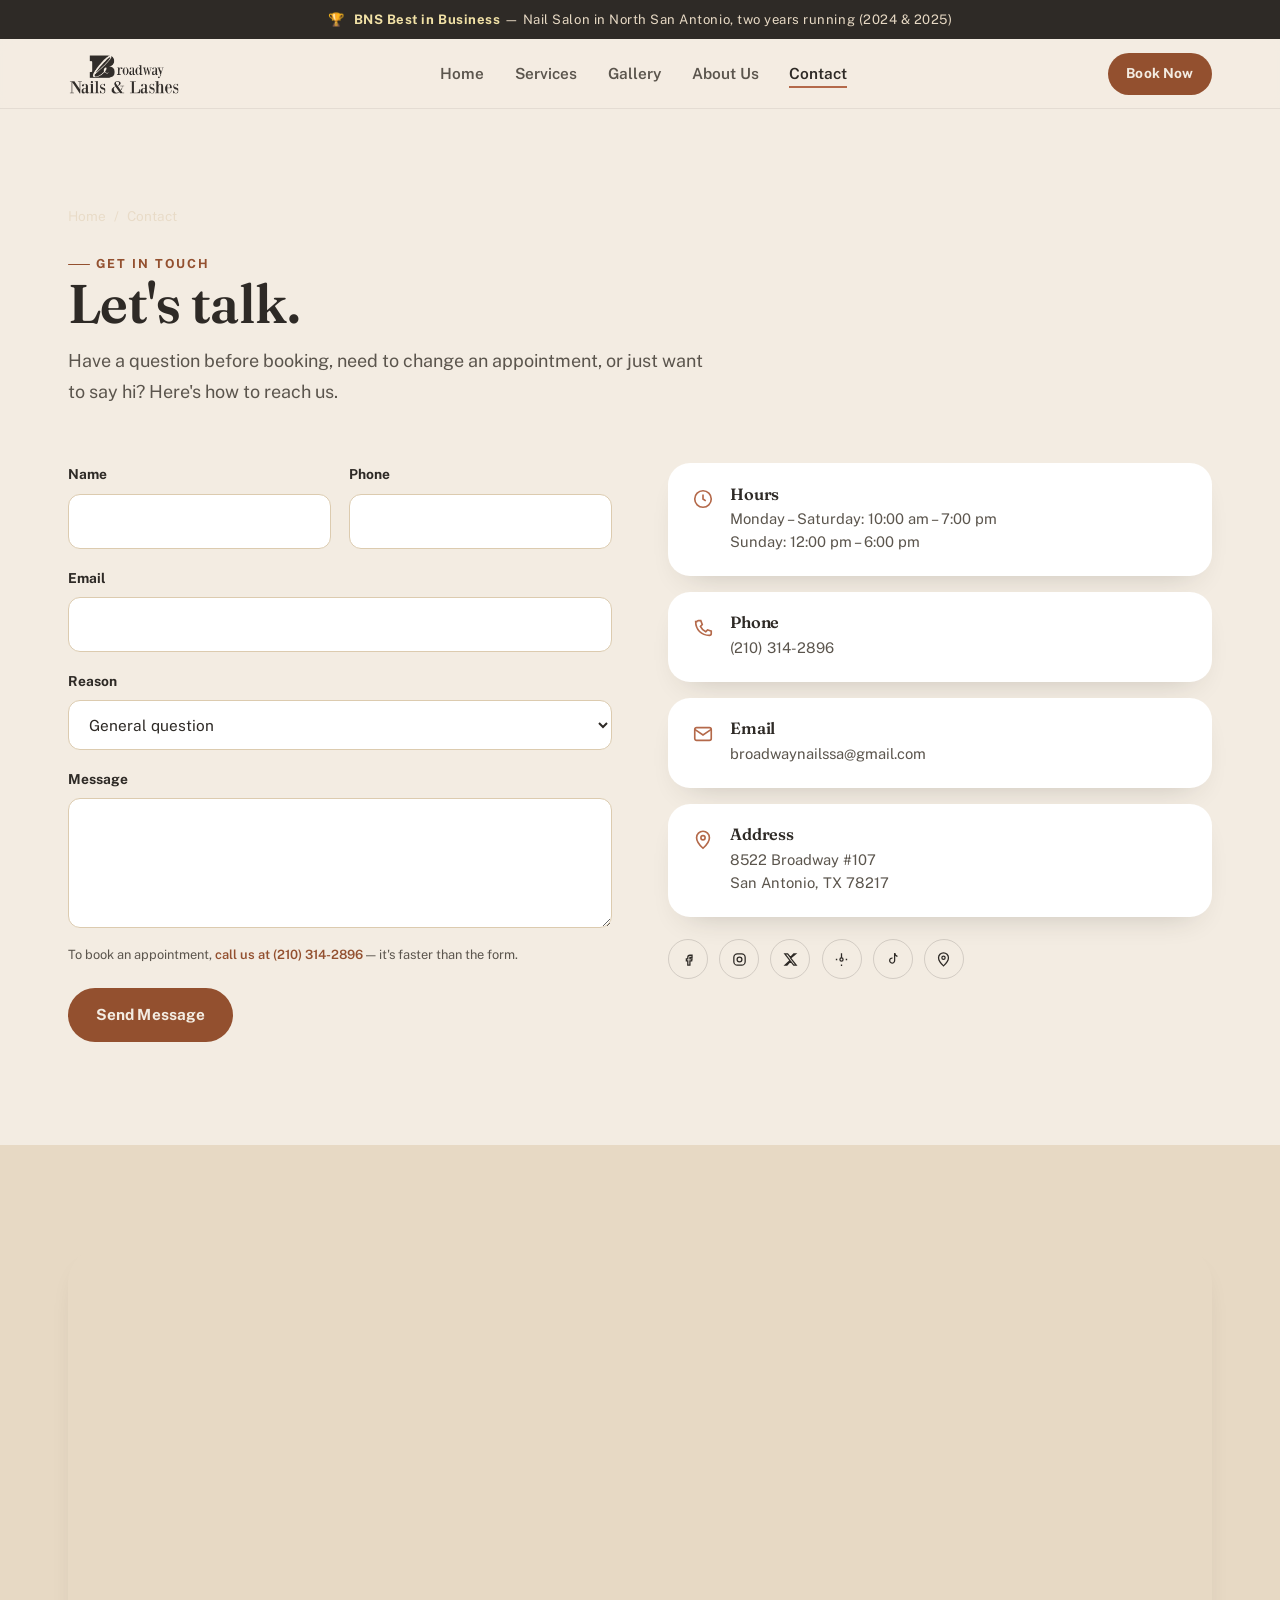
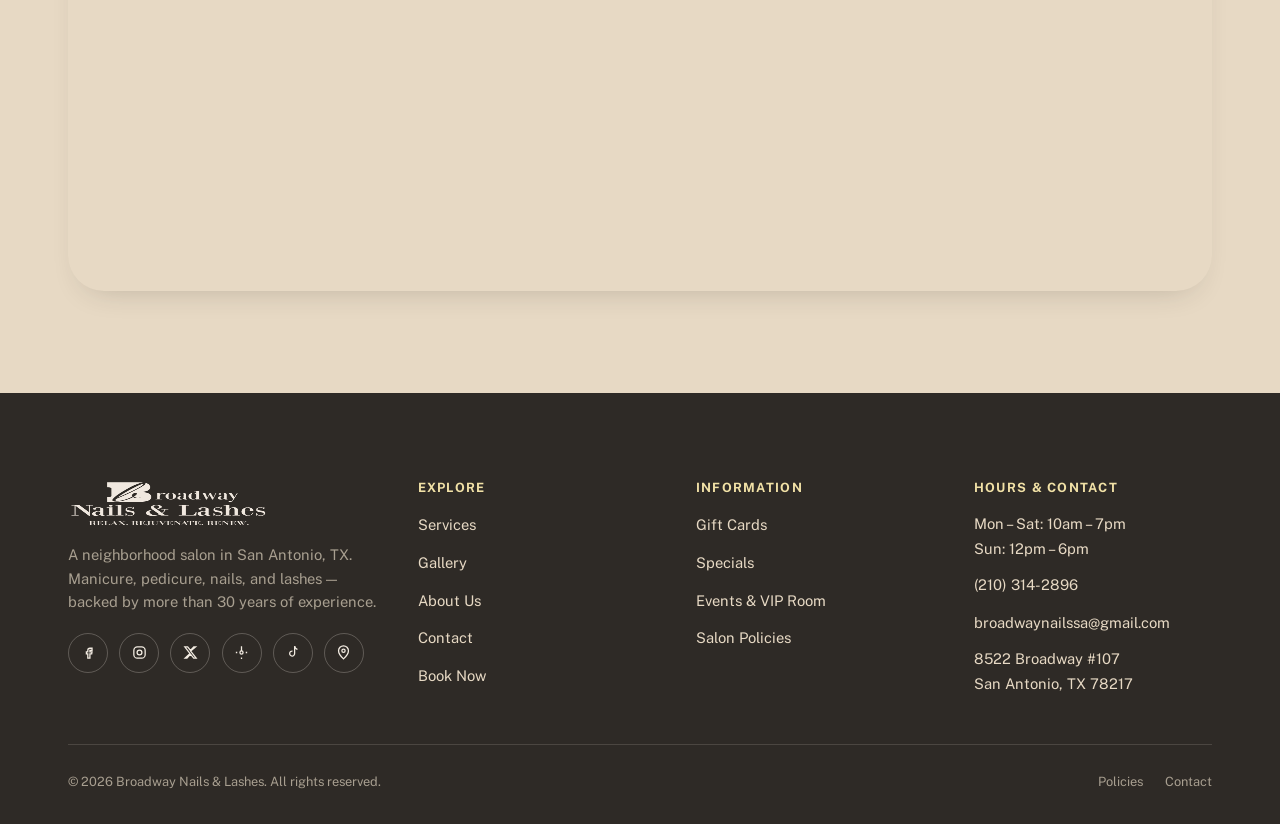
==== commit e0282e3d: "Add files via upload" ====
--- a/contacto.html
+++ b/contacto.html
@@ -150,10 +150,11 @@
 <body>
 <a class="skip-link" href="#contenido">Skip to content</a>
 
-<div class="site-video-bg" aria-hidden="true">
-  <video autoplay muted loop playsinline webkit-playsinline preload="auto">
-    <source src="assets/video/hero-bg-nail-art.mp4" type="video/mp4">
-  </video>
+<div class="award-strip">
+  <div class="container">
+    <span aria-hidden="true">🏆</span>
+    <span><strong>BNS Best in Business</strong> — Nail Salon in North San Antonio, two years running (2024 &amp; 2025)</span>
+  </div>
 </div>
 
 <header class="site-header">
--- a/styles.css
+++ b/styles.css
@@ -92,10 +92,6 @@
   text-rendering: optimizeLegibility;
   overflow-x: clip;
   overscroll-behavior-y: none;
-  /* Halo claro para que el texto siga leyéndose bien sobre el video de fondo,
-     sin necesitar un velo pesado que le quite nitidez al video. Inofensivo
-     sobre tarjetas/botones opacos — ahí es casi imperceptible. */
-  text-shadow: 0 0 2px rgba(243,236,226,1), 0 1px 4px rgba(243,236,226,.98), 0 2px 14px rgba(243,236,226,.95), 0 4px 32px rgba(243,236,226,.9);
 }
 
 img, svg, video { display: block; max-width: 100%; }
@@ -126,22 +122,6 @@
 }
 .skip-link:focus { top: 1rem; }
 
-/* Fondo de video fijo para todo el sitio: queda detrás de cada página mientras
-   el contenido se desplaza encima (las secciones sin fondo propio lo dejan ver). */
-.site-video-bg {
-  position: fixed; inset: 0; z-index: -1;
-  overflow: hidden; background: var(--crema); pointer-events: none;
-}
-.site-video-bg video { width: 100%; height: 100%; object-fit: cover; object-position: center 42%; }
-.site-video-bg::before {
-  content: ""; position: absolute; inset: 0;
-  background: linear-gradient(to bottom, rgba(243,236,226,.3), rgba(243,236,226,.12) 30%, rgba(243,236,226,.16) 70%, rgba(243,236,226,.34));
-}
-@media (prefers-reduced-motion: reduce) {
-  .site-video-bg video { display: none; }
-  .site-video-bg { background: var(--crema); }
-}
-
 .container { width: 100%; max-width: var(--container); margin-inline: auto; padding-inline: var(--gutter); }
 .container-narrow { width: 100%; max-width: var(--container-narrow); margin-inline: auto; padding-inline: var(--gutter); }
 
@@ -160,26 +140,14 @@
 }
 
 .section { padding-block: var(--section-pad); position: relative; }
-.section--alt { background: rgba(231,217,196,.16); }
-.section--carbon { background: rgba(46,42,38,.82); backdrop-filter: blur(10px); -webkit-backdrop-filter: blur(10px); color: var(--crema); }
+.section--alt { background: var(--crema-dark); }
+.section--carbon { background: var(--carbon); color: var(--crema); }
 .section--carbon h1, .section--carbon h2, .section--carbon h3 { color: var(--crema); }
-.section--terracota { background: rgba(147,80,47,.8); backdrop-filter: blur(10px); -webkit-backdrop-filter: blur(10px); color: var(--crema); }
+.section--terracota { background: var(--terracota-dark); color: var(--crema); }
 .section--terracota h1, .section--terracota h2, .section--terracota h3 { color: var(--crema); }
 
 .section-head { max-width: 640px; margin-bottom: clamp(2rem, 5vw, 3.5rem); }
 .section-head--center { max-width: 640px; margin-inline: auto; text-align: center; }
-/* Texto que se apoya directo sobre el video: blanco/crema con sombra oscura,
-   para que se despegue tanto en las partes claras como oscuras del video. */
-.section-head .eyebrow, .section-head--center .eyebrow {
-  color: var(--crema); text-shadow: 0 1px 3px rgba(0,0,0,.9), 0 2px 14px rgba(0,0,0,.75);
-}
-.section-head h1, .section-head h2, .section-head h3, .section-head h4,
-.section-head--center h1, .section-head--center h2, .section-head--center h3, .section-head--center h4 {
-  color: var(--white); text-shadow: 0 2px 6px rgba(0,0,0,.9), 0 6px 30px rgba(0,0,0,.75), 0 1px 1px rgba(0,0,0,.95);
-}
-.section-head p, .section-head--center p {
-  color: var(--crema); text-shadow: 0 1px 3px rgba(0,0,0,.9), 0 2px 16px rgba(0,0,0,.75);
-}
 
 /* =============================================================
    4. Tipografía
@@ -188,10 +156,10 @@
 .h2 { font-size: clamp(2rem, 4vw, 3.1rem); }
 .h3 { font-size: clamp(1.4rem, 2.4vw, 1.9rem); }
 .lede {
-  font-family: var(--display); font-weight: 500; font-style: italic;
-  font-size: clamp(1.15rem, 2vw, 1.5rem); color: var(--carbon); line-height: 1.5;
-}
-.body-l { font-size: 1.125rem; line-height: 1.7; color: var(--carbon); font-weight: 600; }
+  font-family: var(--display); font-weight: 400; font-style: italic;
+  font-size: clamp(1.15rem, 2vw, 1.5rem); color: var(--text-soft); line-height: 1.5;
+}
+.body-l { font-size: 1.125rem; line-height: 1.7; color: var(--text-soft); }
 
 /* =============================================================
    5. Componentes
@@ -225,7 +193,7 @@
 /* --- Header / Nav --- */
 .site-header {
   position: sticky; top: 0; z-index: 100;
-  background: rgba(243, 236, 226, .38);
+  background: rgba(243, 236, 226, .92);
   backdrop-filter: blur(10px) saturate(140%);
   -webkit-backdrop-filter: blur(10px) saturate(140%);
   border-bottom: 1px solid rgba(46,42,38,.08);
@@ -342,7 +310,7 @@
 
 /* --- Tarjeta genérica --- */
 .card {
-  background: rgba(255,255,255,.78); backdrop-filter: blur(10px); -webkit-backdrop-filter: blur(10px);
+  background: var(--white);
   border-radius: var(--radius-m);
   box-shadow: var(--shadow-card);
   overflow: hidden;
@@ -353,7 +321,7 @@
 /* --- Servicio card --- */
 .service-card {
   display: flex; flex-direction: column; height: 100%;
-  background: rgba(255,255,255,.78); backdrop-filter: blur(10px); -webkit-backdrop-filter: blur(10px);
+  background: var(--white);
   border-radius: var(--radius-m);
   overflow: hidden; box-shadow: var(--shadow-card);
   transition: transform .45s var(--ease-out), box-shadow .45s var(--ease-out);
@@ -372,7 +340,7 @@
 .linda-quote {
   display: grid; gap: clamp(1.5rem, 4vw, 3rem);
   align-items: center;
-  background: rgba(232,236,226,.72); backdrop-filter: blur(12px); -webkit-backdrop-filter: blur(12px);
+  background: var(--salvia-wash);
   border-radius: var(--radius-l);
   padding: clamp(1.75rem, 4vw, 3.25rem);
   position: relative;
@@ -460,7 +428,7 @@
 .gallery-filter {
   display: flex; flex-direction: column; align-items: center; gap: .7rem;
   padding: .9rem .7rem 1.1rem; border-radius: var(--radius-m);
-  background: rgba(255,255,255,.78); backdrop-filter: blur(10px); -webkit-backdrop-filter: blur(10px);
+  background: var(--white);
   box-shadow: var(--shadow-card);
   border: 2px solid transparent;
   transition: transform .35s var(--ease-out), box-shadow .35s var(--ease-out), border-color .35s var(--ease-out);
@@ -479,14 +447,14 @@
 
 .gallery-empty {
   grid-column: 1 / -1; text-align: center; padding: 3rem 1.5rem;
-  background: rgba(255,255,255,.78); backdrop-filter: blur(10px); -webkit-backdrop-filter: blur(10px);
+  background: var(--white);
   border-radius: var(--radius-m); box-shadow: var(--shadow-card);
   color: var(--text-soft);
 }
 
 /* --- Reseñas --- */
 .review-card {
-  background: rgba(255,255,255,.78); backdrop-filter: blur(10px); -webkit-backdrop-filter: blur(10px);
+  background: var(--white);
   border-radius: var(--radius-m); padding: 1.8rem;
   box-shadow: var(--shadow-card); height: 100%;
   display: flex; flex-direction: column; gap: 1rem;
@@ -503,7 +471,7 @@
 .field { display: flex; flex-direction: column; gap: .5rem; }
 .field label { font-weight: 700; font-size: .86rem; color: var(--carbon); }
 .field input, .field select, .field textarea {
-  background: rgba(255,255,255,.82); backdrop-filter: blur(8px); -webkit-backdrop-filter: blur(8px);
+  background: var(--white);
   border: 1.5px solid var(--crema-deep);
   border-radius: var(--radius-s); padding: .9em 1.05em; font-size: .96rem;
   transition: border-color .3s var(--ease-out), box-shadow .3s var(--ease-out);
@@ -523,7 +491,7 @@
 .contact-form-wrap { position: relative; }
 .form-success {
   text-align: center; padding: clamp(3rem, 8vw, 5rem) 1.5rem;
-  background: rgba(255,255,255,.82); backdrop-filter: blur(10px); -webkit-backdrop-filter: blur(10px);
+  background: var(--white);
   border-radius: var(--radius-m); box-shadow: var(--shadow-card);
 }
 .form-success__icon {
@@ -539,7 +507,7 @@
 /* --- Info tarjetas (horario / dirección / tel) --- */
 .info-card {
   display: flex; gap: 1rem; align-items: flex-start;
-  background: rgba(255,255,255,.78); backdrop-filter: blur(10px); -webkit-backdrop-filter: blur(10px);
+  background: var(--white);
   border-radius: var(--radius-m);
   padding: 1.4rem 1.5rem; box-shadow: var(--shadow-card);
 }
@@ -568,16 +536,21 @@
 }
 /* Foto propia de cada página interna desactivada en esta versión: el video de
    fondo del sitio se deja ver también aquí. */
-.page-hero__bg { display: none; }
+.page-hero__bg { position: absolute; inset: 0; z-index: 0; }
+.page-hero__bg img { width: 100%; height: 100%; object-fit: cover; }
+.page-hero__bg::after {
+  content: ""; position: absolute; inset: 0;
+  background: linear-gradient(180deg, rgba(46,42,38,.55), rgba(180,105,74,.55));
+}
 .page-hero__content { position: relative; z-index: 1; max-width: 720px; }
-.page-hero__content .eyebrow { color: var(--crema); text-shadow: 0 1px 3px rgba(0,0,0,.9), 0 2px 14px rgba(0,0,0,.75); }
-.page-hero__content h1 { color: var(--white); text-shadow: 0 2px 6px rgba(0,0,0,.9), 0 6px 30px rgba(0,0,0,.75), 0 1px 1px rgba(0,0,0,.95); }
-.page-hero__content p { color: var(--crema); text-shadow: 0 1px 3px rgba(0,0,0,.9), 0 2px 16px rgba(0,0,0,.75); }
-.breadcrumb { display: flex; gap: .5rem; align-items: center; font-size: .85rem; color: var(--crema-dark); margin-bottom: 1.2rem; opacity: .85; text-shadow: 0 1px 3px rgba(0,0,0,.85), 0 2px 10px rgba(0,0,0,.65); }
+.page-hero__content .eyebrow { color: var(--oro-light); }
+.page-hero__content h1 { color: var(--crema); }
+.page-hero__content p { color: var(--crema-dark); }
+.breadcrumb { display: flex; gap: .5rem; align-items: center; font-size: .85rem; color: var(--crema-dark); margin-bottom: 1.2rem; opacity: .85; }
 .breadcrumb a:hover { color: var(--white); }
 
 /* --- Footer --- */
-.site-footer { background: rgba(46,42,38,.82); backdrop-filter: blur(10px); -webkit-backdrop-filter: blur(10px); color: var(--crema-dark); padding-block: clamp(3.5rem, 7vw, 5.5rem) 2rem; }
+.site-footer { background: var(--carbon); color: var(--crema-dark); padding-block: clamp(3.5rem, 7vw, 5.5rem) 2rem; }
 .footer-top { display: grid; gap: 2.5rem; padding-bottom: 3rem; border-bottom: 1px solid rgba(243,236,226,.14); }
 .footer-brand img { height: 46px; margin-bottom: 1rem; }
 .footer-brand p { max-width: 320px; font-size: .92rem; line-height: 1.6; color: var(--carbon-faint); }
@@ -609,9 +582,24 @@
 @media (min-width: 540px) {
   .hero { min-height: calc(100svh - 72px); }
 }
-/* Fondo propio del hero desactivado en esta versión: el video de fondo del sitio
-   (.site-video-bg) se deja ver también aquí, así que el hero queda transparente. */
-.hero__bg { display: none; }
+.hero__bg {
+  position: absolute; inset: -3%; z-index: 0; overflow: hidden;
+  transition: transform 1.1s var(--ease-out);
+  will-change: transform;
+}
+.hero__bg img {
+  position: absolute; inset: 0;
+  width: 100%; height: 100%; object-fit: cover; object-position: center 42%;
+  opacity: 0;
+  transition: opacity 1.6s var(--ease-soft);
+}
+.hero__bg img:first-child { opacity: 1; } /* always-visible fallback if JS never runs */
+.hero__bg img.is-active { opacity: 1; z-index: 1; }
+.hero__bg::after {
+  content: "";
+  position: absolute; inset: 0;
+  background: linear-gradient(0deg, rgba(20,17,15,.72) 0%, rgba(20,17,15,.5) 40%, rgba(30,20,18,.32) 68%, rgba(74,38,42,.22) 100%);
+}
 .hero__content { position: relative; z-index: 1; padding-bottom: clamp(2rem, 5vh, 3.5rem); max-width: 780px; }
 .hero__badge { margin-bottom: 1.1rem; }
 .hero .eyebrow { color: var(--white); margin-bottom: .7rem; text-shadow: 0 0 2px rgba(0,0,0,1), 0 1px 4px rgba(0,0,0,.95), 0 2px 16px rgba(0,0,0,.8); }
@@ -773,7 +761,7 @@
 @media (min-width: 1080px) { .treatment-grid { grid-template-columns: repeat(3, 1fr); } }
 
 .treatment-card {
-  background: rgba(255,255,255,.78); backdrop-filter: blur(10px); -webkit-backdrop-filter: blur(10px);
+  background: var(--white);
   border-radius: var(--radius-m); box-shadow: var(--shadow-card);
   padding: 1.6rem 1.6rem 1.8rem; display: flex; flex-direction: column; gap: 1rem;
 }
@@ -827,7 +815,7 @@
 @media (min-width: 860px) { .card-grid { grid-template-columns: repeat(4, 1fr); } }
 
 .mini-card {
-  background: rgba(255,255,255,.78); backdrop-filter: blur(10px); -webkit-backdrop-filter: blur(10px);
+  background: var(--white);
   border-radius: var(--radius-m); box-shadow: var(--shadow-card);
   padding: 1.1rem 1rem 1.2rem; display: flex; flex-direction: column; gap: .7rem;
   transition: transform .3s var(--ease-out), box-shadow .3s var(--ease-out);
@@ -858,7 +846,7 @@
 .price-list--compact .price-row { padding-block: .8rem; }
 
 .services-note {
-  background: rgba(243,236,226,.78); backdrop-filter: blur(8px); -webkit-backdrop-filter: blur(8px);
+  background: var(--crema);
   border-radius: var(--radius-m); padding: 1.3rem 1.6rem;
   font-size: 1.02rem; color: var(--carbon); line-height: 1.65;
 }
